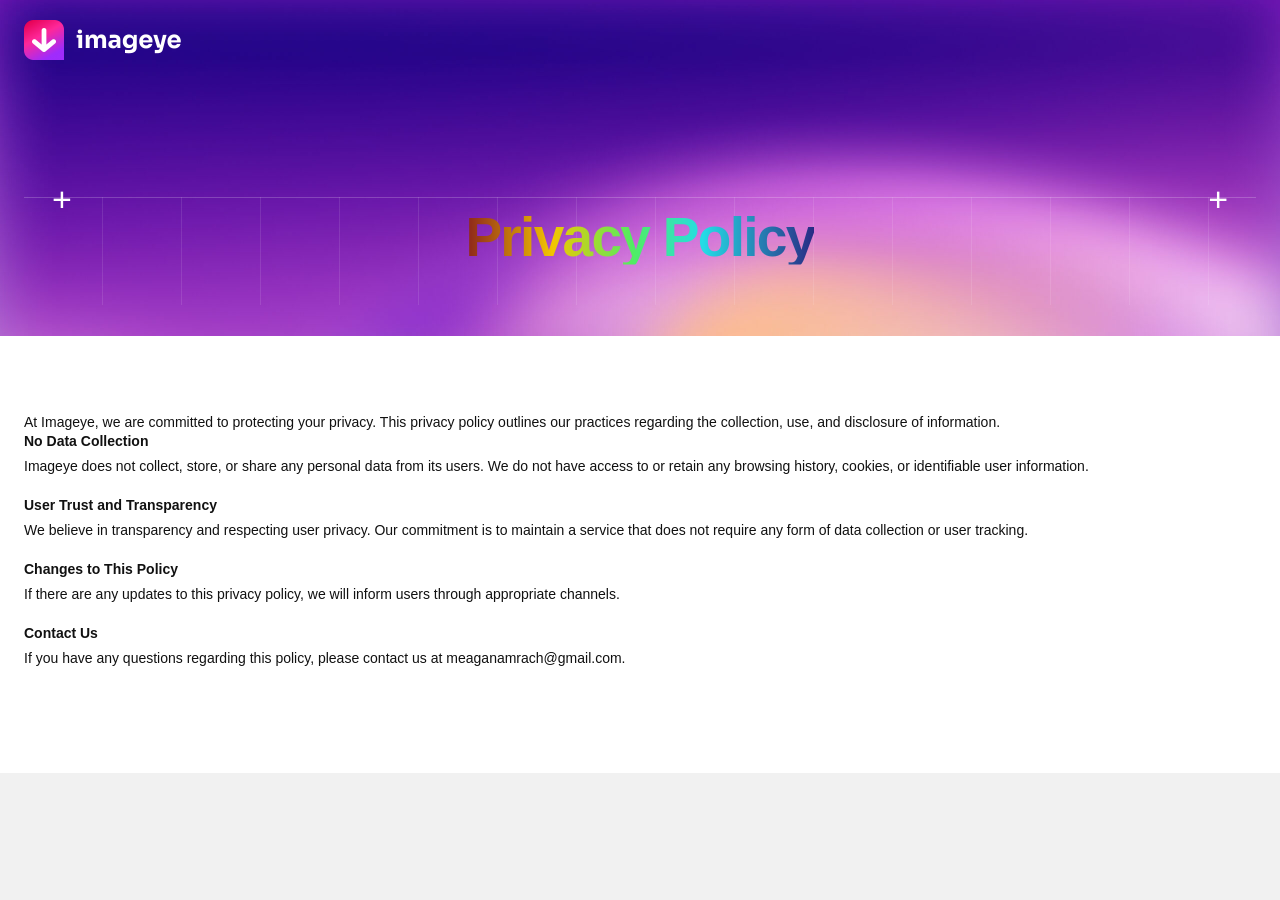
==== privacy/index.html @ 572a6cc2 "Adding the uninstall page and the privacy policy" ====
<!doctype html>
<html lang="en">
  <head>
    <meta charset="utf-8">
    <meta name="viewport" content="width=device-width, initial-scale=1">
    <title>Imageye | Privacy</title>
    <meta name="description" content="Imageye privacy policy and data collection practices.">
    <link rel="stylesheet" href="../site.css">
    <script src="../site.js" defer></script>
  </head>
  <body class="privacy-page">
    <section class="privacy-hero">
      <header class="privacy-header">
        <a data-chrome-link href="#" aria-label="Imageye on the Chrome Web Store"><img src="../assets/87d35abf6afc0652.png" alt="imageye"></a>
      </header>
      <div class="privacy-lines" aria-hidden="true"><span></span><i></i></div>
      <h1>Privacy Policy</h1>
    </section>

    <main class="privacy-content">
      <p>At Imageye, we are committed to protecting your privacy. This privacy policy outlines our practices regarding the collection, use, and disclosure of information.</p>

      <section>
        <h2>No Data Collection</h2>
        <p>Imageye does not collect, store, or share any personal data from its users. We do not have access to or retain any browsing history, cookies, or identifiable user information.</p>
      </section>

      <section>
        <h2>User Trust and Transparency</h2>
        <p>We believe in transparency and respecting user privacy. Our commitment is to maintain a service that does not require any form of data collection or user tracking.</p>
      </section>

      <section>
        <h2>Changes to This Policy</h2>
        <p>If there are any updates to this privacy policy, we will inform users through appropriate channels.</p>
      </section>

      <section>
        <h2>Contact Us</h2>
        <p>If you have any questions regarding this policy, please contact us at <a href="mailto:meaganamrach@gmail.com">meaganamrach@gmail.com</a>.</p>
      </section>
    </main>
  </body>
</html>
---- site.css ----
:root { --ink: #17143f; --muted: #75717d; --pink: #e62c76; --purple: #7900ff; }
* { box-sizing: border-box; }
html { scroll-behavior: smooth; }
body { margin: 0; background: #fff; color: var(--ink); font-family: Arial, Helvetica, sans-serif; }
a { color: inherit; }
.hero { min-height: 874px; overflow: hidden; color: white; background: #2d058d url('assets/4601c2c064323604.jpg') center top / cover no-repeat; }
.site-header { width: min(1340px, calc(100% - 48px)); height: 80px; margin: auto; display: flex; align-items: center; justify-content: space-between; position: relative; z-index: 2; }
.logo { display: block; width: 158px; height: 40px; object-fit: contain; }
.hero-content { min-height: 794px; padding-top: 44px; display: flex; flex-direction: column; align-items: center; text-align: center; }
.trusted { font-weight: 700; font-size: 15px; display: flex; align-items: center; gap: 12px; }
.trusted span { color: #f1bf39; font-size: 29px; line-height: 1; }
.trusted .mirror { transform: scaleX(-1); }
h1 { margin: 16px 0 17px; font-size: clamp(44px, 4.2vw, 64px); line-height: .94; letter-spacing: -1.7px; font-weight: 700; }
.chrome-button { display: inline-flex; align-items: center; justify-content: center; gap: 8px; min-height: 48px; padding: 0 21px; border-radius: 8px; background: linear-gradient(90deg, var(--pink), var(--purple)); color: #fff; text-decoration: none; font-size: 14px; font-weight: 700; box-shadow: 0 3px 8px rgb(74 22 111 / 18%); transition: transform .18s ease, box-shadow .18s ease; }
.chrome-button:hover { transform: translateY(-2px); box-shadow: 0 7px 20px rgb(74 22 111 / 24%); }
.chrome-button:focus-visible { outline: 3px solid #ffbdde; outline-offset: 3px; }
.chrome-button--light { background: #fff; color: #c43eac; box-shadow: 0 5px 18px rgb(40 5 86 / 18%); }
.site-header .chrome-button { min-height: 42px; }
.chrome-mark { font-size: 20px; line-height: 1; }
.hero-illustration { width: min(800px, 76vw); margin-top: 43px; display: block; }
.benefits { width: min(1180px, calc(100% - 48px)); min-height: 266px; margin: auto; padding: 72px 0 55px; display: grid; grid-template-columns: repeat(4, 1fr); }
.benefit { padding: 0 28px; text-align: center; border-right: 1px solid #dedde2; }
.benefit:last-child { border-right: 0; }
.benefit img { width: 52px; height: 52px; object-fit: contain; }
.benefit h2 { margin: 10px 0 3px; font-size: 19px; }
.benefit p { margin: 0; color: var(--muted); font-size: 14px; }
.feature-preview { width: min(1340px, calc(100% - 48px)); min-height: 660px; margin: 0 auto; display: grid; grid-template-columns: .85fr 1.15fr; align-items: center; gap: 70px; padding: 50px 10px 80px; }
.feature-preview > div, .feature-copy { max-width: 470px; }
.feature-preview h2, .feature-copy h2 { margin: 0 0 22px; font-size: 54px; line-height: .92; letter-spacing: -1.5px; }
.feature-preview p, .feature-copy p { margin: 0 0 24px; color: var(--muted); font-size: 20px; line-height: 1.48; }
.feature-preview > img { width: min(100%, 630px); justify-self: end; }
.feature-row { width: min(1340px, calc(100% - 48px)); min-height: 660px; margin: 0 auto; display: grid; grid-template-columns: 1.15fr .85fr; gap: 78px; align-items: center; padding: 54px 10px; }
.feature-row--reverse { grid-template-columns: .85fr 1.15fr; }
.feature-row--reverse .feature-art { order: 2; }
.feature-row--reverse .feature-copy { order: 1; justify-self: end; }
.feature-art { position: relative; min-height: 470px; border-radius: 55px; display: grid; place-items: center; overflow: hidden; }
.feature-art--filter { background: linear-gradient(145deg, #f4d9ff, #e5edff); }
.feature-art--convert { background: linear-gradient(145deg, #ffe1ee, #f2e6ff); }
.feature-art--layouts { background: linear-gradient(145deg, #e0e4ff, #f6d8ff); }
.browser-shell { width: 78%; padding: 10px; border-radius: 23px; background: rgb(255 255 255 / 88%); box-shadow: 0 26px 60px rgb(52 24 94 / 18%); position: relative; }
.browser-bar { height: 34px; display: flex; align-items: center; gap: 6px; padding: 0 10px; }
.browser-bar i { width: 7px; height: 7px; border-radius: 50%; background: #c5b9e5; }
.browser-bar span { width: 44%; height: 8px; border-radius: 8px; background: #eceaf1; margin: 0 auto; }
.browser-shell img { display: block; width: 100%; height: 325px; object-fit: cover; object-position: center; border-radius: 14px; }
.floating-chip { position: absolute; right: -18px; bottom: 25px; padding: 13px 18px; border-radius: 12px; background: linear-gradient(90deg, var(--pink), var(--purple)); color: #fff; font-size: 14px; font-weight: 700; box-shadow: 0 9px 25px rgb(92 14 157 / 28%); }
.reveal { opacity: 0; transform: translateY(24px); transition: opacity .65s ease, transform .65s ease; }
.reveal.is-visible { opacity: 1; transform: none; }
.feedback { background: #f3f3f3; padding: 100px 24px 105px; }
.feedback > h2 { margin: 0 0 42px; text-align: center; font-size: 52px; letter-spacing: -1.5px; }
.feedback-grid { width: min(1150px, 100%); margin: auto; display: grid; grid-template-columns: repeat(3, 1fr); gap: 18px; }
.feedback figure { min-height: 270px; margin: 0; padding: 36px 33px 29px; border: 1px solid #dedde0; border-radius: 10px; background: #fff; display: flex; flex-direction: column; box-shadow: 0 2px 4px rgb(0 0 0 / 4%); }
.feedback blockquote { margin: 0; color: #11111a; font-size: 18px; line-height: 1.45; font-weight: 600; }
.feedback figcaption { margin-top: auto; padding-top: 25px; text-align: center; color: #4e4b55; font-size: 14px; }
footer { min-height: 185px; display: grid; place-items: center; padding: 35px 24px; color: #2f2c34; font-size: 13px; text-align: center; }
footer a { text-decoration: underline; }
.installed-page { min-height: 100vh; overflow: hidden; background: #fbfbf8 url('assets/46d0b6dc883a1f06.png') center / cover no-repeat; color: #383838; display: grid; place-items: center; position: relative; padding: 90px 20px 40px; }
.pin-guide { position: absolute; right: clamp(35px, 7.6vw, 118px); top: 13px; width: 180px; text-align: center; font-weight: 700; }
.pin-guide p { margin: 0; font-size: 14px; }
.pin-arrow { display: block; height: 49px; font-size: 55px; line-height: .8; transform: rotate(-18deg); color: #4d4d48; }
.puzzle { display: inline-block; margin: 0 4px; border: 1px solid #555; width: 17px; height: 17px; position: relative; vertical-align: -3px; }
.puzzle::after { content: ''; position: absolute; left: 5px; top: -5px; width: 6px; height: 6px; border: 1px solid #555; border-radius: 50%; background: #fbfbf8; }
.welcome-card { width: 565px; min-height: 515px; border-radius: 20px; background: #f9f9fe; box-shadow: rgb(159 155 167 / 67%) 0 11px 36px; display: flex; flex-direction: column; align-items: center; padding: 41px 50px 40px; }
.welcome-card h1 { margin: 0 0 29px; color: #383838; font-size: 28px; line-height: 1.2; letter-spacing: -.5px; font-weight: 400; }
.welcome-card h1 strong { color: #c520ff; font-weight: 700; }
.welcome-card img { width: 405px; height: 284px; object-fit: cover; border-radius: 10px; }
.done-button { width: 300px; height: 48px; margin-top: 40px; border: 0; border-radius: 999px; background: linear-gradient(90deg, #ec2d73 0%, #7017b8 50%, #7b00fe 100%); color: #fff; display: grid; place-items: center; font: inherit; font-weight: 500; box-shadow: rgb(0 0 0 / 25%) 0 1px 3px; cursor: pointer; transition: transform .18s ease; }
.done-button:hover { transform: translateY(-2px); }
.done-button:focus-visible { outline: 3px solid #e7b9ff; outline-offset: 4px; }
.onboarding-stage { display: none; width: 100%; align-items: center; justify-content: center; flex-direction: column; }
.onboarding-stage.is-active { display: flex; animation: stage-in .32s ease both; }
.welcome-card--celebrate { min-height: 442px; justify-content: center; padding: 40px 50px; background: #f9f9fe url('assets/great.png') center / cover no-repeat; }
.welcome-card--celebrate h1 { margin: 0 0 38px; font-size: 24px; font-weight: 700; }
.welcome-card--celebrate .done-button { margin-top: 0; }
.try-gallery { width: min(874px, calc(100vw - 40px)); display: grid; grid-template-columns: repeat(4, 1fr); gap: 9px; padding: 9px; background: #fff; }
.try-gallery img { display: block; width: 100%; aspect-ratio: 1; object-fit: cover; }
.try-start { margin-top: 40px; }
@keyframes stage-in { from { opacity: 0; transform: translateY(12px); } to { opacity: 1; transform: none; } }
.uninstalled-page { min-height: 100vh; display: grid; place-items: center; padding: 30px 18px; background: #fbfbf8 url('assets/uninstall-background.jpg') center / cover no-repeat; color: #383838; }
.uninstall-card { width: 475px; min-height: 425px; margin: 0; padding: 40px 80px; border-radius: 20px; background: #fff; box-shadow: rgb(0 0 0 / 10%) 0 0 27px; display: flex; flex-direction: column; align-items: center; }
.uninstall-logo { width: 92px; height: auto; margin-bottom: 58px; }
.uninstall-card h1 { margin: 0 0 20px; font-family: Arial, Helvetica, sans-serif; font-size: 24px; line-height: 26px; font-weight: 700; text-align: center; background: linear-gradient(90deg, #8c231b 0%, #f3c600 25%, #50ed9c 52%, #2ed6e6 70%, #29277c 100%); background-clip: text; -webkit-background-clip: text; color: transparent; }
.uninstall-feedback-field { width: 100%; margin-bottom: 40px; }
.uninstall-feedback-field label { display: block; margin-bottom: 12px; font-size: 16px; line-height: 26px; text-align: center; }
.uninstall-feedback-field textarea { display: block; width: 100%; height: 85px; padding: 8px 10px; resize: none; border: 1px solid #999; border-radius: 10px; background: #fff; color: #383838; font: 12px/1.4 Arial, Helvetica, sans-serif; outline: none; }
.uninstall-feedback-field textarea:focus { border-color: #7721d8; box-shadow: 0 0 0 3px rgb(123 0 254 / 12%); }
.uninstall-feedback-field textarea:disabled { color: #777; background: #f8f8f8; }
.uninstall-send { width: 100%; height: 48px; border: 0; border-radius: 999px; background: linear-gradient(90deg, #ec2d73 0%, #7017b8 50%, #7b00fe 100%); color: #fff; font: 500 16px/1 Arial, Helvetica, sans-serif; cursor: pointer; box-shadow: rgb(0 0 0 / 25%) 0 1px 3px; }
.uninstall-send:disabled { pointer-events: none; opacity: .5; }
.uninstall-send:focus-visible { outline: 3px solid #e7b9ff; outline-offset: 4px; }
.uninstall-card.is-submitted .uninstall-send { opacity: 1; }
.privacy-page { min-height: 100vh; background: #f1f1f1; color: #111; }
.privacy-hero { height: 336px; position: relative; overflow: hidden; color: #fff; background: #7e1abc url('assets/4601c2c064323604.jpg') center 0 / cover no-repeat; }
.privacy-header { width: min(1340px, calc(100% - 48px)); height: 80px; margin: auto; display: flex; align-items: center; position: relative; z-index: 2; }
.privacy-header img { display: block; width: 158px; height: 40px; object-fit: contain; }
.privacy-hero > h1 { margin: 0; position: absolute; left: 50%; top: 237px; transform: translate(-50%, -50%); font-size: 55px; line-height: 1; white-space: nowrap; background: linear-gradient(90deg, #8c231b 0%, #f3c600 25%, #50ed63 48%, #24dce6 68%, #282a84 100%); background-clip: text; -webkit-background-clip: text; color: transparent; }
.privacy-lines { position: absolute; left: 50%; top: 197px; width: min(1340px, calc(100% - 48px)); height: 108px; transform: translateX(-50%); border-top: 1px solid rgb(255 255 255 / 20%); background: repeating-linear-gradient(90deg, transparent 0 78px, rgb(255 255 255 / 10%) 78px 79px); }
.privacy-lines::before, .privacy-lines::after { content: '+'; position: absolute; top: -18px; color: #fff; font-size: 34px; font-weight: 200; }
.privacy-lines::before { left: 28px; }
.privacy-lines::after { right: 28px; }
.privacy-content { min-height: 437px; padding: 76px max(24px, calc((100% - 1260px) / 2)) 70px; background: #fff; font-size: 14px; line-height: 1.45; }
.privacy-content > p { margin: 0 0 20px; }
.privacy-content section { margin: 0 0 20px; }
.privacy-content h2 { margin: 0 0 4px; font-size: 14px; line-height: 1.4; font-weight: 700; }
.privacy-content p { margin: 0; }
.privacy-content a { color: inherit; text-decoration: none; }
.privacy-content a:hover { text-decoration: underline; }
@media (prefers-reduced-motion: reduce) { .reveal { opacity: 1; transform: none; transition: none; } }
@media (max-width: 760px) {
  .hero { min-height: 720px; }
  .site-header { width: calc(100% - 30px); }
  .logo { width: 130px; height: auto; }
  .site-header .chrome-button { padding: 0 12px; font-size: 11px; }
  .hero-content { min-height: 640px; padding: 50px 18px 0; }
  h1 { font-size: 42px; line-height: 1.02; }
  .hero-illustration { width: 700px; max-width: 115vw; margin-top: 58px; }
  .benefits { grid-template-columns: repeat(2, 1fr); padding: 42px 0 20px; }
  .benefit { margin-bottom: 34px; padding: 0 10px; }
  .benefit:nth-child(2) { border-right: 0; }
  .feature-preview, .feature-row, .feature-row--reverse { grid-template-columns: 1fr; gap: 25px; padding: 65px 0; }
  .feature-preview > img { grid-row: 1; }
  .feature-row--reverse .feature-art, .feature-row--reverse .feature-copy { order: initial; justify-self: initial; }
  .feature-art { min-height: 340px; }
  .browser-shell img { height: 235px; }
  .feature-preview h2, .feature-copy h2 { font-size: 44px; }
  .feature-preview p, .feature-copy p { font-size: 17px; }
  .feedback { padding: 70px 20px; }
  .feedback > h2 { font-size: 42px; }
  .feedback-grid { grid-template-columns: 1fr; }
  .installed-page { padding: 110px 15px 30px; align-items: start; }
  .pin-guide { right: 8px; top: 10px; transform: scale(.82); transform-origin: top right; }
  .welcome-card { width: min(100%, 565px); min-height: 0; padding: 32px 18px; }
  .welcome-card h1 { font-size: 23px; text-align: center; }
  .welcome-card img { width: min(100%, 405px); height: auto; }
  .done-button { width: min(300px, 88%); margin-top: 30px; }
  .welcome-card--celebrate { min-height: 390px; }
  .try-gallery { grid-template-columns: repeat(2, 1fr); width: min(480px, 100%); }
  .try-start { margin-top: 25px; }
  .uninstall-card { width: min(475px, 100%); min-height: 0; padding: 38px 28px; }
  .uninstall-logo { margin-bottom: 45px; }
  .privacy-hero { height: 300px; }
  .privacy-header { width: calc(100% - 30px); }
  .privacy-header img { width: 140px; height: auto; }
  .privacy-lines { top: 180px; width: calc(100% - 30px); }
  .privacy-hero > h1 { top: 225px; font-size: 42px; }
  .privacy-content { padding: 55px 24px; font-size: 15px; }
  .privacy-content h2 { font-size: 15px; }
}
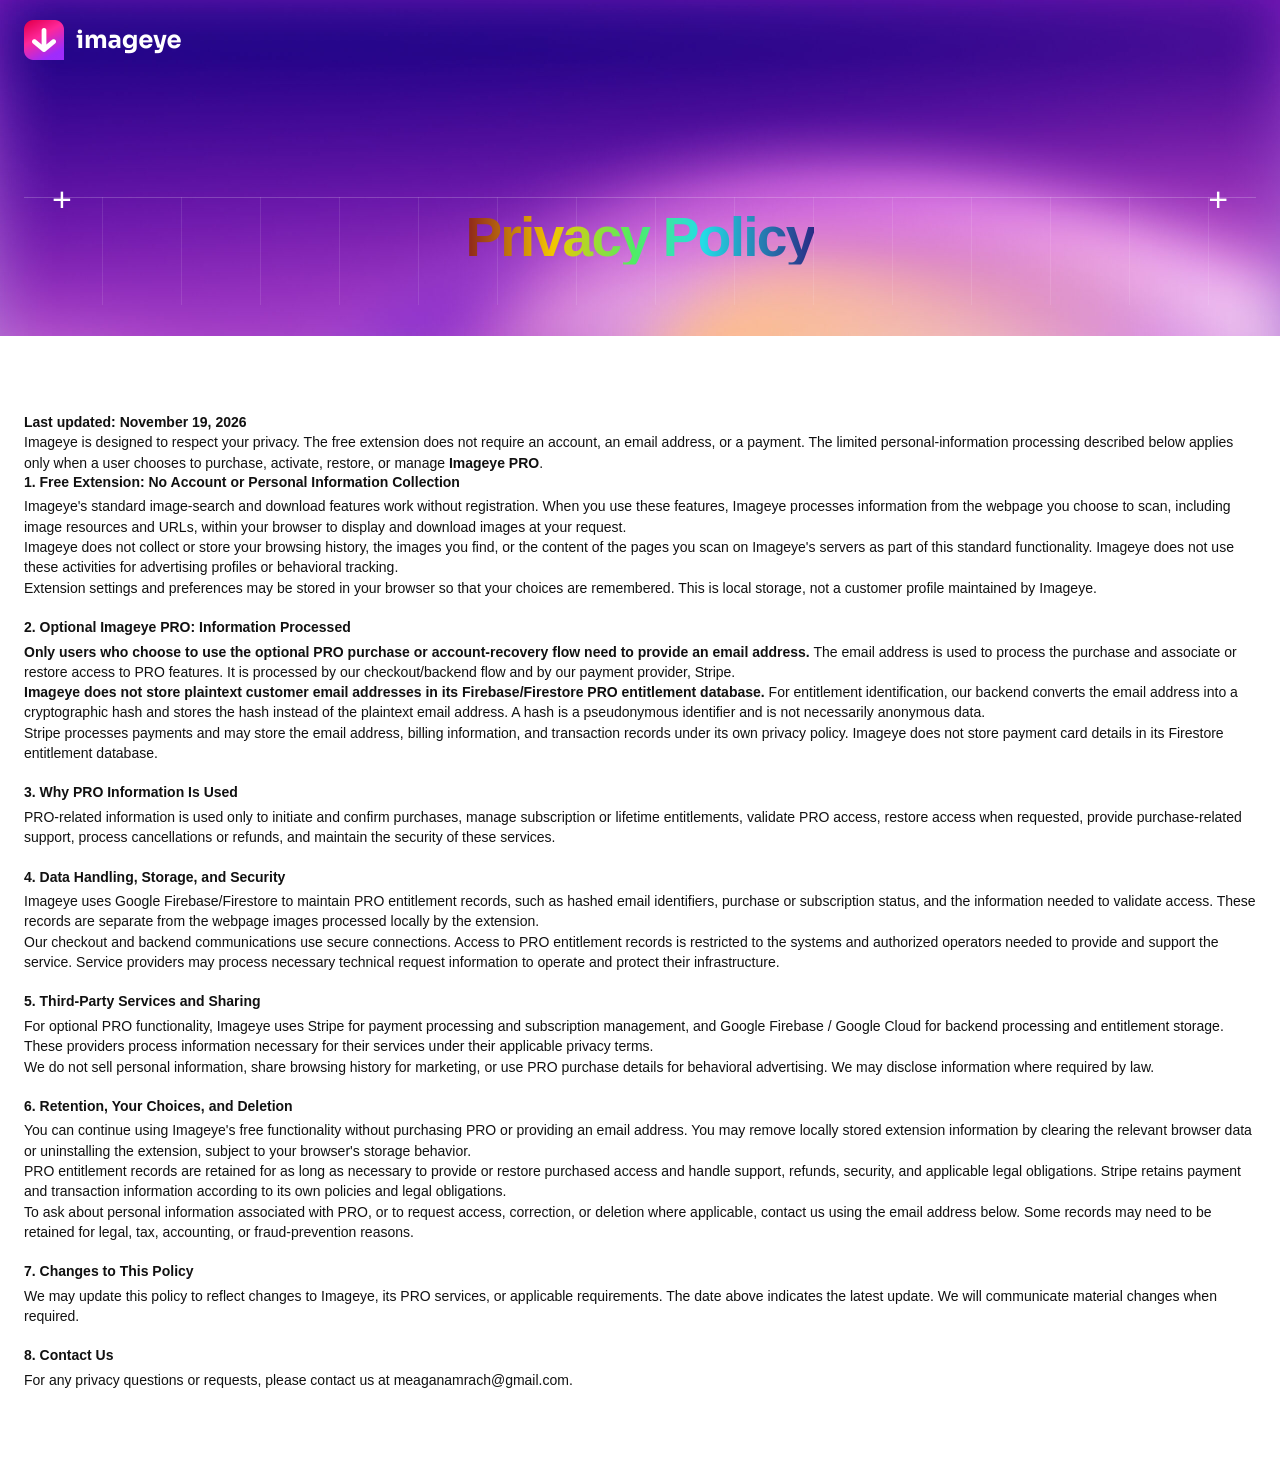
==== commit 9294e024: "Updating the privacy policy" ====
--- a/privacy/index.html
+++ b/privacy/index.html
@@ -5,6 +5,7 @@
     <meta name="viewport" content="width=device-width, initial-scale=1">
     <title>Imageye | Privacy</title>
     <meta name="description" content="Imageye privacy policy and data collection practices.">
+    <link rel="icon" type="image/svg+xml" href="../favicon.svg">
     <link rel="stylesheet" href="../site.css">
     <script src="../site.js" defer></script>
   </head>
@@ -18,26 +19,55 @@
     </section>
 
     <main class="privacy-content">
-      <p>At Imageye, we are committed to protecting your privacy. This privacy policy outlines our practices regarding the collection, use, and disclosure of information.</p>
+      <p><strong>Last updated: November 19, 2026</strong></p>
+      <p>Imageye is designed to respect your privacy. The free extension does not require an account, an email address, or a payment. The limited personal-information processing described below applies only when a user chooses to purchase, activate, restore, or manage <strong>Imageye PRO</strong>.</p>
 
       <section>
-        <h2>No Data Collection</h2>
-        <p>Imageye does not collect, store, or share any personal data from its users. We do not have access to or retain any browsing history, cookies, or identifiable user information.</p>
+        <h2>1. Free Extension: No Account or Personal Information Collection</h2>
+        <p>Imageye's standard image-search and download features work without registration. When you use these features, Imageye processes information from the webpage you choose to scan, including image resources and URLs, within your browser to display and download images at your request.</p>
+        <p>Imageye does not collect or store your browsing history, the images you find, or the content of the pages you scan on Imageye's servers as part of this standard functionality. Imageye does not use these activities for advertising profiles or behavioral tracking.</p>
+        <p>Extension settings and preferences may be stored in your browser so that your choices are remembered. This is local storage, not a customer profile maintained by Imageye.</p>
       </section>
 
       <section>
-        <h2>User Trust and Transparency</h2>
-        <p>We believe in transparency and respecting user privacy. Our commitment is to maintain a service that does not require any form of data collection or user tracking.</p>
+        <h2>2. Optional Imageye PRO: Information Processed</h2>
+        <p><strong>Only users who choose to use the optional PRO purchase or account-recovery flow need to provide an email address.</strong> The email address is used to process the purchase and associate or restore access to PRO features. It is processed by our checkout/backend flow and by our payment provider, Stripe.</p>
+        <p><strong>Imageye does not store plaintext customer email addresses in its Firebase/Firestore PRO entitlement database.</strong> For entitlement identification, our backend converts the email address into a cryptographic hash and stores the hash instead of the plaintext email address. A hash is a pseudonymous identifier and is not necessarily anonymous data.</p>
+        <p>Stripe processes payments and may store the email address, billing information, and transaction records under its own privacy policy. Imageye does not store payment card details in its Firestore entitlement database.</p>
       </section>
 
       <section>
-        <h2>Changes to This Policy</h2>
-        <p>If there are any updates to this privacy policy, we will inform users through appropriate channels.</p>
+        <h2>3. Why PRO Information Is Used</h2>
+        <p>PRO-related information is used only to initiate and confirm purchases, manage subscription or lifetime entitlements, validate PRO access, restore access when requested, provide purchase-related support, process cancellations or refunds, and maintain the security of these services.</p>
       </section>
 
       <section>
-        <h2>Contact Us</h2>
-        <p>If you have any questions regarding this policy, please contact us at <a href="mailto:meaganamrach@gmail.com">meaganamrach@gmail.com</a>.</p>
+        <h2>4. Data Handling, Storage, and Security</h2>
+        <p>Imageye uses Google Firebase/Firestore to maintain PRO entitlement records, such as hashed email identifiers, purchase or subscription status, and the information needed to validate access. These records are separate from the webpage images processed locally by the extension.</p>
+        <p>Our checkout and backend communications use secure connections. Access to PRO entitlement records is restricted to the systems and authorized operators needed to provide and support the service. Service providers may process necessary technical request information to operate and protect their infrastructure.</p>
+      </section>
+
+      <section>
+        <h2>5. Third-Party Services and Sharing</h2>
+        <p>For optional PRO functionality, Imageye uses <a href="https://stripe.com/privacy" target="_blank" rel="noopener noreferrer">Stripe</a> for payment processing and subscription management, and <a href="https://policies.google.com/privacy" target="_blank" rel="noopener noreferrer">Google Firebase / Google Cloud</a> for backend processing and entitlement storage. These providers process information necessary for their services under their applicable privacy terms.</p>
+        <p>We do not sell personal information, share browsing history for marketing, or use PRO purchase details for behavioral advertising. We may disclose information where required by law.</p>
+      </section>
+
+      <section>
+        <h2>6. Retention, Your Choices, and Deletion</h2>
+        <p>You can continue using Imageye's free functionality without purchasing PRO or providing an email address. You may remove locally stored extension information by clearing the relevant browser data or uninstalling the extension, subject to your browser's storage behavior.</p>
+        <p>PRO entitlement records are retained for as long as necessary to provide or restore purchased access and handle support, refunds, security, and applicable legal obligations. Stripe retains payment and transaction information according to its own policies and legal obligations.</p>
+        <p>To ask about personal information associated with PRO, or to request access, correction, or deletion where applicable, contact us using the email address below. Some records may need to be retained for legal, tax, accounting, or fraud-prevention reasons.</p>
+      </section>
+
+      <section>
+        <h2>7. Changes to This Policy</h2>
+        <p>We may update this policy to reflect changes to Imageye, its PRO services, or applicable requirements. The date above indicates the latest update. We will communicate material changes when required.</p>
+      </section>
+
+      <section>
+        <h2>8. Contact Us</h2>
+        <p>For any privacy questions or requests, please contact us at <a href="mailto:meaganamrach@gmail.com">meaganamrach@gmail.com</a>.</p>
       </section>
     </main>
   </body>
--- a/site.css
+++ b/site.css
@@ -43,6 +43,18 @@
 .browser-bar span { width: 44%; height: 8px; border-radius: 8px; background: #eceaf1; margin: 0 auto; }
 .browser-shell img { display: block; width: 100%; height: 325px; object-fit: cover; object-position: center; border-radius: 14px; }
 .floating-chip { position: absolute; right: -18px; bottom: 25px; padding: 13px 18px; border-radius: 12px; background: linear-gradient(90deg, var(--pink), var(--purple)); color: #fff; font-size: 14px; font-weight: 700; box-shadow: 0 9px 25px rgb(92 14 157 / 28%); }
+.pro-section { width: min(1340px, calc(100% - 48px)); margin: 65px auto 115px; padding: 72px; border-radius: 40px; color: #fff; background: radial-gradient(circle at 12% 8%, rgb(239 65 150 / 45%), transparent 36%), linear-gradient(135deg, #25105e 0%, #5600a8 52%, #7900ff 100%); display: grid; grid-template-columns: .88fr 1.12fr; gap: 75px; align-items: center; box-shadow: 0 30px 80px rgb(74 15 144 / 22%); overflow: hidden; position: relative; }
+.pro-section::after { content: ''; position: absolute; width: 390px; height: 390px; right: -210px; bottom: -240px; border: 1px solid rgb(255 255 255 / 22%); border-radius: 50%; box-shadow: 0 0 0 55px rgb(255 255 255 / 4%), 0 0 0 110px rgb(255 255 255 / 3%); pointer-events: none; }
+.pro-intro, .pro-benefits { position: relative; z-index: 1; }
+.pro-eyebrow { display: inline-block; margin-bottom: 17px; padding: 7px 12px; border: 1px solid rgb(255 255 255 / 28%); border-radius: 999px; background: rgb(255 255 255 / 12%); font-size: 12px; font-weight: 700; letter-spacing: .12em; text-transform: uppercase; }
+.pro-intro h2 { margin: 0 0 20px; font-size: clamp(44px, 4vw, 62px); line-height: .95; letter-spacing: -1.8px; }
+.pro-intro p { margin: 0 0 30px; color: rgb(255 255 255 / 74%); font-size: 18px; line-height: 1.55; }
+.pro-intro .chrome-button { color: #7b14ca; }
+.pro-benefits { display: grid; grid-template-columns: 1fr; gap: 14px; }
+.pro-benefit { min-height: 0; padding: 24px 26px; border: 1px solid rgb(255 255 255 / 14%); border-radius: 22px; background: rgb(255 255 255 / 10%); backdrop-filter: blur(8px); display: grid; grid-template-columns: 40px 1fr; gap: 18px; align-items: start; }
+.pro-icon { width: 40px; height: 40px; border-radius: 12px; background: #fff; color: #7b14ca; display: grid; place-items: center; font-size: 22px; font-weight: 700; box-shadow: 0 8px 25px rgb(35 4 84 / 22%); }
+.pro-benefit h3 { margin: 0 0 8px; font-size: 18px; }
+.pro-benefit p { margin: 0; color: rgb(255 255 255 / 70%); font-size: 14px; line-height: 1.45; }
 .reveal { opacity: 0; transform: translateY(24px); transition: opacity .65s ease, transform .65s ease; }
 .reveal.is-visible { opacity: 1; transform: none; }
 .feedback { background: #f3f3f3; padding: 100px 24px 105px; }
@@ -54,11 +66,6 @@
 footer { min-height: 185px; display: grid; place-items: center; padding: 35px 24px; color: #2f2c34; font-size: 13px; text-align: center; }
 footer a { text-decoration: underline; }
 .installed-page { min-height: 100vh; overflow: hidden; background: #fbfbf8 url('assets/46d0b6dc883a1f06.png') center / cover no-repeat; color: #383838; display: grid; place-items: center; position: relative; padding: 90px 20px 40px; }
-.pin-guide { position: absolute; right: clamp(35px, 7.6vw, 118px); top: 13px; width: 180px; text-align: center; font-weight: 700; }
-.pin-guide p { margin: 0; font-size: 14px; }
-.pin-arrow { display: block; height: 49px; font-size: 55px; line-height: .8; transform: rotate(-18deg); color: #4d4d48; }
-.puzzle { display: inline-block; margin: 0 4px; border: 1px solid #555; width: 17px; height: 17px; position: relative; vertical-align: -3px; }
-.puzzle::after { content: ''; position: absolute; left: 5px; top: -5px; width: 6px; height: 6px; border: 1px solid #555; border-radius: 50%; background: #fbfbf8; }
 .welcome-card { width: 565px; min-height: 515px; border-radius: 20px; background: #f9f9fe; box-shadow: rgb(159 155 167 / 67%) 0 11px 36px; display: flex; flex-direction: column; align-items: center; padding: 41px 50px 40px; }
 .welcome-card h1 { margin: 0 0 29px; color: #383838; font-size: 28px; line-height: 1.2; letter-spacing: -.5px; font-weight: 400; }
 .welcome-card h1 strong { color: #c520ff; font-weight: 700; }
@@ -123,11 +130,13 @@
   .browser-shell img { height: 235px; }
   .feature-preview h2, .feature-copy h2 { font-size: 44px; }
   .feature-preview p, .feature-copy p { font-size: 17px; }
+  .pro-section { width: calc(100% - 30px); margin: 35px auto 75px; padding: 46px 24px; border-radius: 28px; grid-template-columns: 1fr; gap: 40px; }
+  .pro-intro h2 { font-size: 42px; }
+  .pro-benefits { grid-template-columns: 1fr; }
   .feedback { padding: 70px 20px; }
   .feedback > h2 { font-size: 42px; }
   .feedback-grid { grid-template-columns: 1fr; }
   .installed-page { padding: 110px 15px 30px; align-items: start; }
-  .pin-guide { right: 8px; top: 10px; transform: scale(.82); transform-origin: top right; }
   .welcome-card { width: min(100%, 565px); min-height: 0; padding: 32px 18px; }
   .welcome-card h1 { font-size: 23px; text-align: center; }
   .welcome-card img { width: min(100%, 405px); height: auto; }
